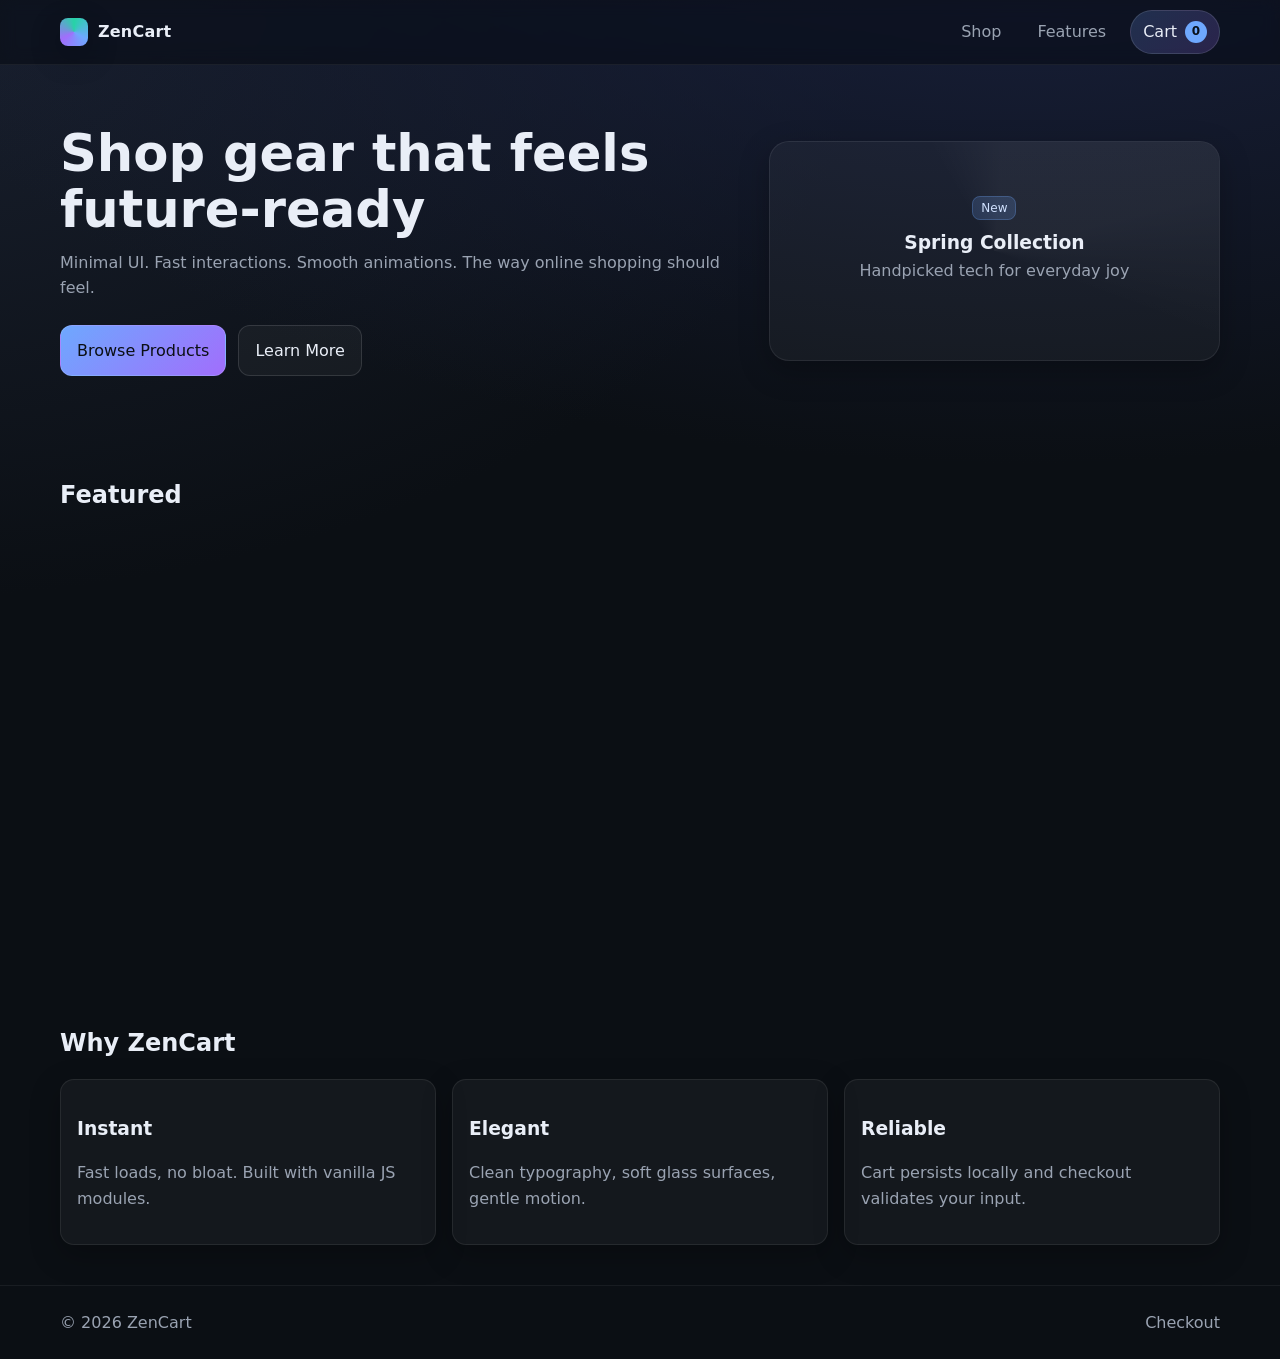
==== index.html @ 797b36bb "Initial setup" ====
<!doctype html>
<html lang="en">
<head>
  <meta charset="utf-8"/>
  <meta name="viewport" content="width=device-width, initial-scale=1"/>
  <title>ZenCart — Modern E-commerce</title>
  <meta name="description" content="ZenCart: beautifully minimal shopping experience with modern UI."/>
  <meta property="og:title" content="ZenCart"/>
  <meta property="og:description" content="Beautifully minimal shopping experience."/>
  <link rel="icon" href="data:image/svg+xml,<svg xmlns='http://www.w3.org/2000/svg' viewBox='0 0 64 64'><linearGradient id='g' x1='0' x2='1'><stop stop-color='%236ea8fe'/><stop offset='1' stop-color='%23a16efc'/></linearGradient><rect rx='12' width='64' height='64' fill='%23111829'/><path d='M12 36h22l-18 16h34v-6H32l18-16H12z' fill='url(%23g)'/></svg>">
  <link rel="stylesheet" href="assets/css/base.css"/>
</head>
<body>
  <header class="header">
    <div class="container nav">
      <a class="brand" href="index.html"><span class="logo"></span> ZenCart</a>
      <nav class="row">
        <a class="link" href="plp.html">Shop</a>
        <a class="link" href="#features">Features</a>
        <a class="cart-pill" href="cart.html">Cart <span id="cart-count" class="pill-badge">0</span></a>
      </nav>
    </div>
  </header>

  <main class="container">
    <section class="hero">
      <div class="fade-up">
        <h1>Shop gear that feels future‑ready</h1>
        <p>Minimal UI. Fast interactions. Smooth animations. The way online shopping should feel.</p>
        <div class="cta">
          <a class="btn primary" href="plp.html">Browse Products</a>
          <a class="btn ghost" href="#features">Learn More</a>
        </div>
      </div>
      <div class="glass shine fade-up center" style="min-height:220px;border-radius:20px">
        <div class="text-center">
          <span class="badge">New</span>
          <h3 class="mt-1 mb-0">Spring Collection</h3>
          <p class="muted mt-1">Handpicked tech for everyday joy</p>
        </div>
      </div>
    </section>

    <section>
      <h2 class="section-title">Featured</h2>
      <div id="featured" class="grid cols-4"></div>
    </section>

    <section id="features">
      <h2 class="section-title">Why ZenCart</h2>
      <div class="grid cols-3">
        <div class="glass fade-up" style="padding:16px">
          <h3 class="mb-0">Instant</h3>
          <p class="muted">Fast loads, no bloat. Built with vanilla JS modules.</p>
        </div>
        <div class="glass fade-up" style="padding:16px">
          <h3 class="mb-0">Elegant</h3>
          <p class="muted">Clean typography, soft glass surfaces, gentle motion.</p>
        </div>
        <div class="glass fade-up" style="padding:16px">
          <h3 class="mb-0">Reliable</h3>
          <p class="muted">Cart persists locally and checkout validates your input.</p>
        </div>
      </div>
    </section>
  </main>

  <footer class="footer">
    <div class="container row between">
      <span class="muted">© <span id="year"></span> ZenCart</span>
      <a class="link" href="checkout.html">Checkout</a>
    </div>
  </footer>

  <script type="module">
    import './assets/js/app.js';
    document.getElementById('year').textContent = new Date().getFullYear();
  </script>
</body>
</html>
---- assets/css/base.css ----
/* ZenCart Base Styles - modern, responsive, <250 lines */
:root{--bg:#0b0f14;--card:#121824;--muted:#9aa3b2;--text:#e9eef7;--brand:#6ea8fe;--brand-2:#a16efc;--accent:#26d3a6;--danger:#ff6b6b;--shadow:0 10px 30px rgba(0,0,0,.25);--radius:14px;--gap:16px;--max:1200px}
*{box-sizing:border-box}html,body{padding:0;margin:0}
body{font:16px/1.6 system-ui,-apple-system,Segoe UI,Roboto,Inter,sans-serif;color:var(--text);background:radial-gradient(1200px 600px at 80% -10%,#1a2240,transparent),radial-gradient(1000px 600px at -10% 0,#19202f,transparent),var(--bg);min-height:100svh}
img{max-width:100%;height:auto;display:block}
a{color:inherit;text-decoration:none}

/* Layout */
.container{width:100%;max-width:var(--max);padding:0 20px;margin:0 auto}
.grid{display:grid;gap:var(--gap)}
.grid.cols-2{grid-template-columns:repeat(2,minmax(0,1fr))}
.grid.cols-3{grid-template-columns:repeat(3,minmax(0,1fr))}
.grid.cols-4{grid-template-columns:repeat(4,minmax(0,1fr))}
@media (max-width:1000px){.grid.cols-4{grid-template-columns:repeat(3,1fr)}}
@media (max-width:760px){.grid.cols-3,.grid.cols-4{grid-template-columns:repeat(2,1fr)}.grid.cols-2{grid-template-columns:1fr}}

/* Header */
.header{position:sticky;top:0;z-index:50;background:rgba(9,13,19,.6);backdrop-filter:saturate(130%) blur(8px);border-bottom:1px solid rgba(255,255,255,.06)}
.nav{display:flex;align-items:center;justify-content:space-between;height:64px}
.brand{display:flex;align-items:center;gap:10px;font-weight:700;letter-spacing:.2px}
.logo{width:28px;height:28px;border-radius:8px;background:conic-gradient(from 120deg at 50% 50%,var(--brand),var(--brand-2),var(--accent),var(--brand));box-shadow:var(--shadow)}
.nav a.link{padding:8px 12px;border-radius:10px;color:var(--muted)}
.nav a.link:hover{color:var(--text);background:rgba(255,255,255,.06)}
.cart-pill{display:inline-flex;align-items:center;gap:8px;padding:8px 12px;border-radius:999px;background:linear-gradient(135deg,rgba(110,168,254,.2),rgba(161,110,252,.2));border:1px solid rgba(255,255,255,.12)}
.pill-badge{min-width:22px;height:22px;display:inline-grid;place-items:center;border-radius:11px;background:var(--brand);color:#09111b;font-size:12px;font-weight:700;padding:0 6px}

/* Hero */
.hero{display:grid;grid-template-columns:1.2fr .8fr;gap:32px;align-items:center;padding:60px 0}
.hero h1{font-size:clamp(32px,4vw,56px);line-height:1.1;margin:0 0 12px}
.hero p{color:var(--muted);margin:0 0 24px}
.cta{display:flex;gap:12px}
.btn{display:inline-flex;align-items:center;gap:10px;border:1px solid rgba(255,255,255,.12);padding:12px 16px;border-radius:12px;color:var(--text);transition:transform .15s ease,background .2s}
.btn:hover{transform:translateY(-2px)}
.btn.primary{background:linear-gradient(135deg,var(--brand),var(--brand-2));color:#0b0f14}
.btn.ghost{background:rgba(255,255,255,.04)}
.glass{background:rgba(255,255,255,.04);border:1px solid rgba(255,255,255,.08);border-radius:var(--radius);box-shadow:var(--shadow)}

/* Cards */
.card{position:relative;overflow:hidden}
.card .thumb{aspect-ratio:4/3;border-bottom:1px solid rgba(255,255,255,.06);background:linear-gradient(135deg,#1e2740,#1a2032)}
.card .content{padding:12px}
.price{font-weight:700}
.muted{color:var(--muted)}
.rating{color:#ffd166}
.chip{display:inline-block;padding:4px 8px;border:1px solid rgba(255,255,255,.1);border-radius:999px;font-size:12px;color:var(--muted)}
.row{display:flex;align-items:center;gap:12px}
.row.between{justify-content:space-between}

/* Forms */
label{display:block;margin:8px 0 6px}
input,select,textarea{width:100%;padding:12px 14px;border-radius:12px;border:1px solid rgba(255,255,255,.08);background:#0f1522;color:var(--text);outline:none}
input:focus,select:focus,textarea:focus{border-color:var(--brand)}
.helper{font-size:12px;color:var(--muted)}
.error{color:var(--danger);font-size:13px}

/* Sections */
section{padding:40px 0}
.section-title{font-size:24px;margin:0 0 16px}

/* Footer */
.footer{padding:24px 0;color:var(--muted);border-top:1px solid rgba(255,255,255,.06)}

/* Tables / Cart */
.table{width:100%;border-collapse:separate;border-spacing:0 10px}
.table th{font-weight:600;color:var(--muted);text-align:left;padding:8px 10px}
.table td{background:rgba(255,255,255,.03);border:1px solid rgba(255,255,255,.06);padding:12px 10px}
.qty{display:inline-flex;border:1px solid rgba(255,255,255,.12);border-radius:12px;overflow:hidden}
.qty button{background:transparent;color:var(--text);border:0;width:36px}
.qty input{width:48px;text-align:center;border:0;background:transparent}

/* Animations */
.fade-up{opacity:0;transform:translateY(14px);transition:opacity .5s ease,transform .5s ease}
.in-view{opacity:1;transform:none}
.shine{position:relative;overflow:hidden}
.shine::after{content:"";position:absolute;inset:-50%;background:conic-gradient(from 220deg at 50% 50%,transparent 0 30%,rgba(255,255,255,.04) 40% 60%,transparent 70% 100%);animation:spin 9s linear infinite}
@keyframes spin{to{transform:rotate(1turn)}}

/* Utilities */
.spacer{height:24px}
.hidden{display:none !important}
.center{display:grid;place-items:center}
.mb-0{margin-bottom:0}.mt-0{margin-top:0}
.mt-1{margin-top:8px}.mt-2{margin-top:16px}.mt-3{margin-top:24px}
.px-0{padding-left:0;padding-right:0}
.w-100{width:100%}
.text-right{text-align:right}
.text-center{text-align:center}

/* Search bar */
.search{display:flex;gap:10px}
.search input{flex:1}

/* Badges */
.badge{font-size:12px;padding:4px 8px;border-radius:8px;background:rgba(110,168,254,.18);border:1px solid rgba(110,168,254,.25);color:#cfe1ff}

/* Breadcrumbs */
.breadcrumb{display:flex;align-items:center;gap:8px;color:var(--muted);font-size:14px}
.breadcrumb a{color:var(--text)}
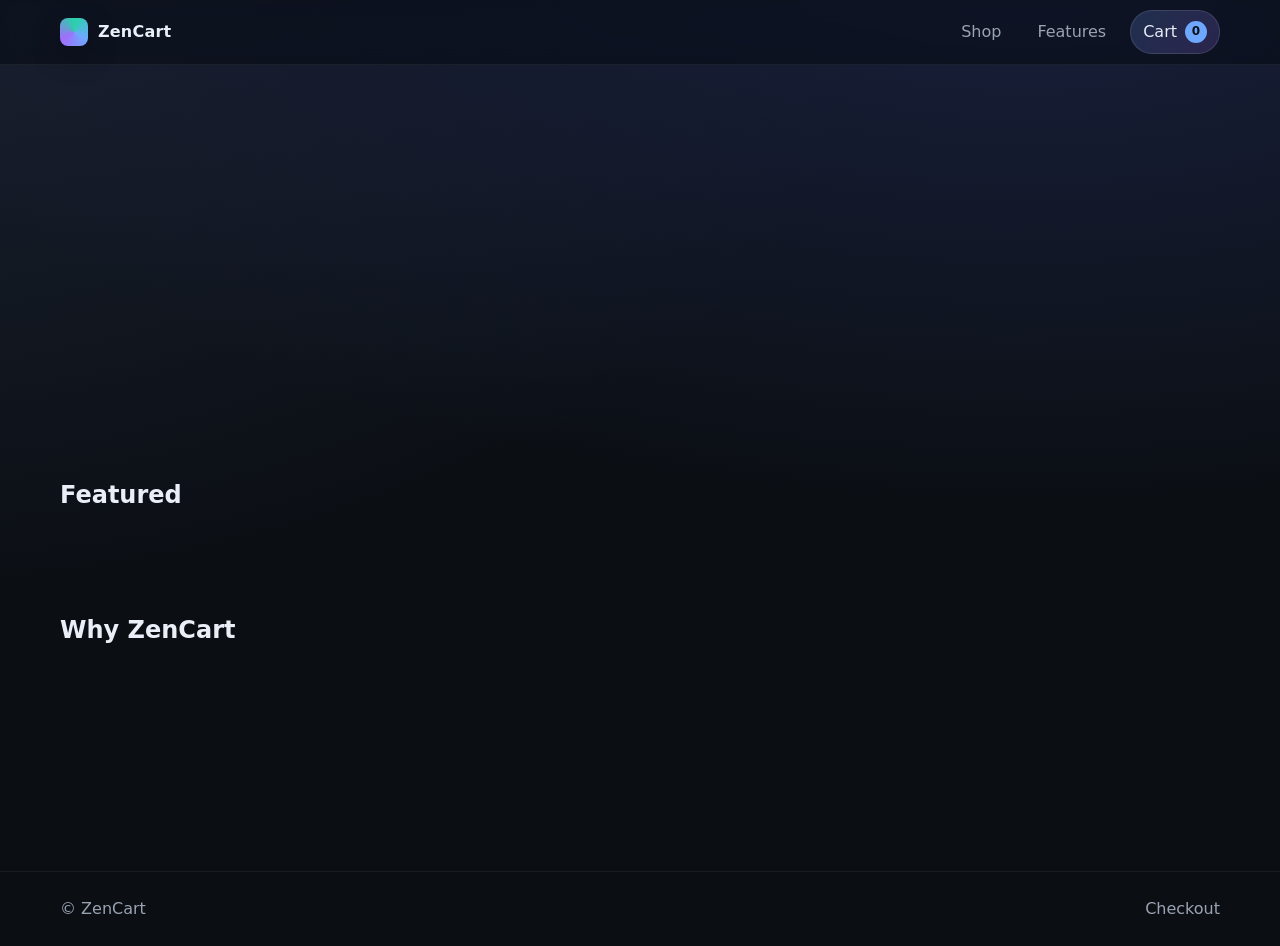
==== commit bcf4f068: "New: Product Display" ====
--- a/index.html
+++ b/index.html
@@ -72,9 +72,11 @@
     </div>
   </footer>
 
-  <script type="module">
-    import './assets/js/app.js';
-    document.getElementById('year').textContent = new Date().getFullYear();
+  <script>
+    (async () => {
+      try { await import('./assets/js/app.js'); }
+      catch (e) { var s=document.createElement('script'); s.src='assets/js/bundle.js'; document.head.appendChild(s); }
+    })();
   </script>
 </body>
 </html>
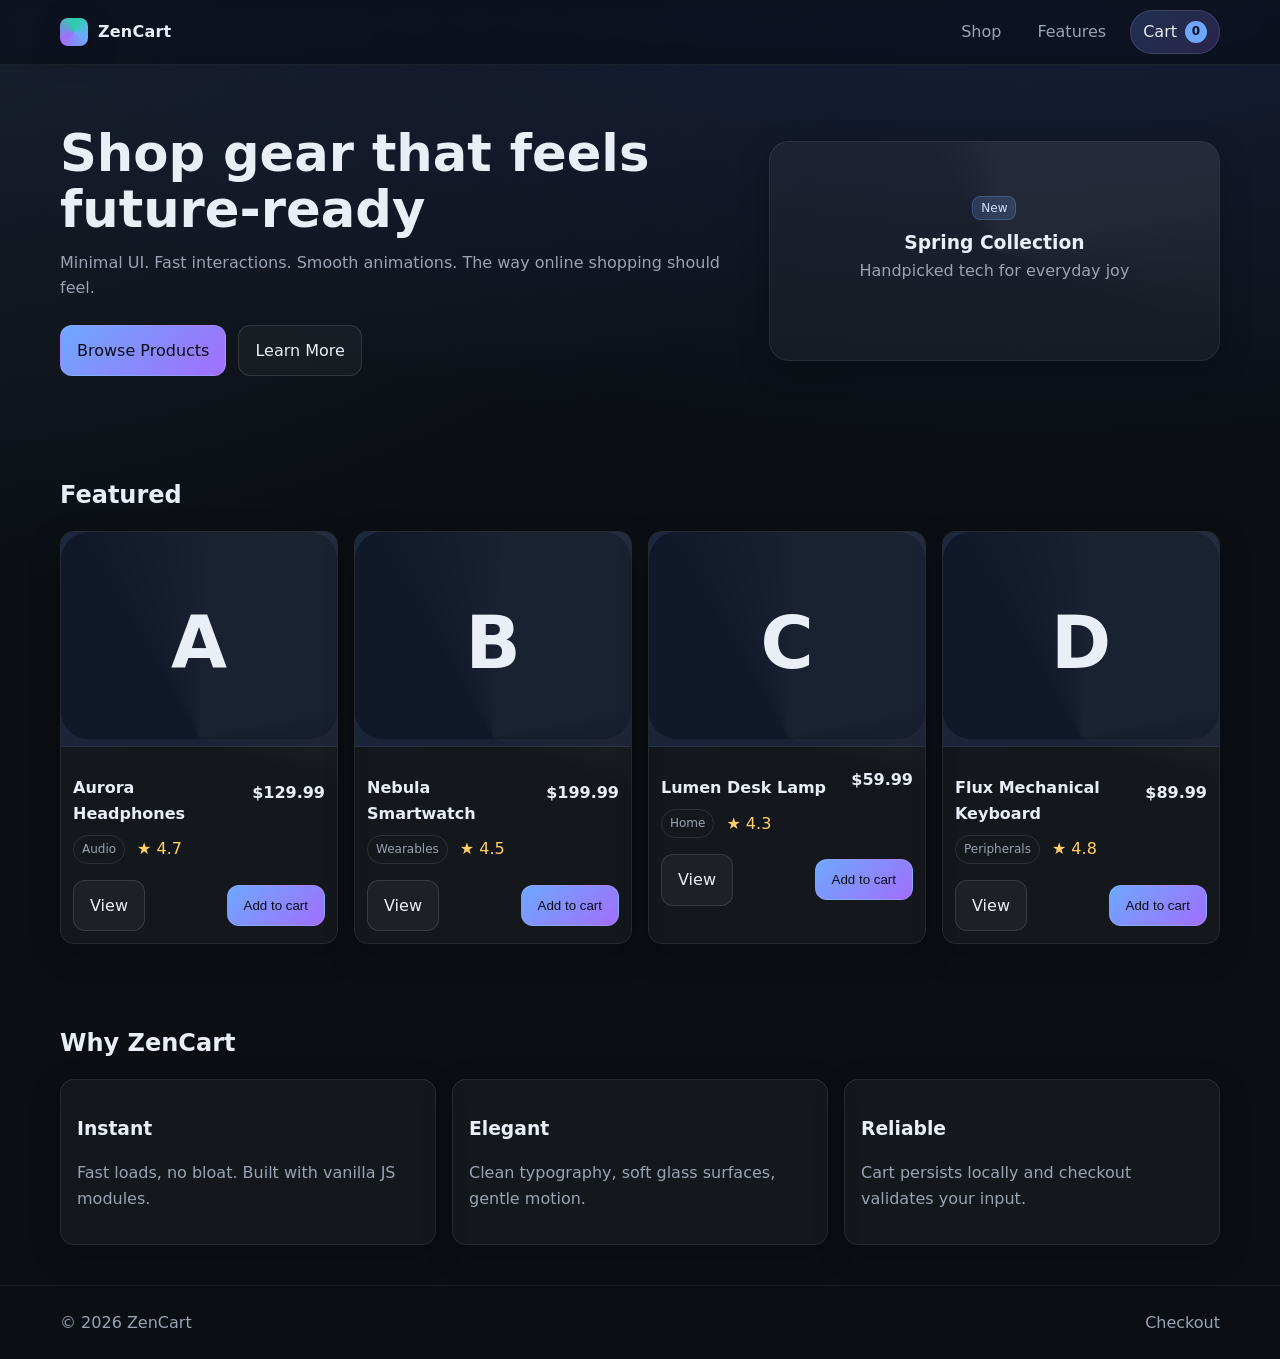
==== commit f3d3d498: "Fix: Products Cards display" ====
--- a/index.html
+++ b/index.html
@@ -72,11 +72,6 @@
     </div>
   </footer>
 
-  <script>
-    (async () => {
-      try { await import('./assets/js/app.js'); }
-      catch (e) { var s=document.createElement('script'); s.src='assets/js/bundle.js'; document.head.appendChild(s); }
-    })();
-  </script>
+  <script src="assets/js/bundle.js" defer></script>
 </body>
 </html>
--- a/assets/css/base.css
+++ b/assets/css/base.css
@@ -72,7 +72,11 @@
 .fade-up{opacity:0;transform:translateY(14px);transition:opacity .5s ease,transform .5s ease}
 .in-view{opacity:1;transform:none}
 .shine{position:relative;overflow:hidden}
-.shine::after{content:"";position:absolute;inset:-50%;background:conic-gradient(from 220deg at 50% 50%,transparent 0 30%,rgba(255,255,255,.04) 40% 60%,transparent 70% 100%);animation:spin 9s linear infinite}
+.shine{position:relative}
+.shine::after{content:"";position:absolute;inset:-50%;background:conic-gradient(from 220deg at 50% 50%,transparent 0 30%,rgba(255,255,255,.04) 40% 60%,transparent 70% 100%);animation:spin 9s linear infinite;pointer-events:none;z-index:0}
+.card .content{position:relative;z-index:1}
+.card a,.card button{position:relative;z-index:2}
+.btn{cursor:pointer}
 @keyframes spin{to{transform:rotate(1turn)}}
 
 /* Utilities */
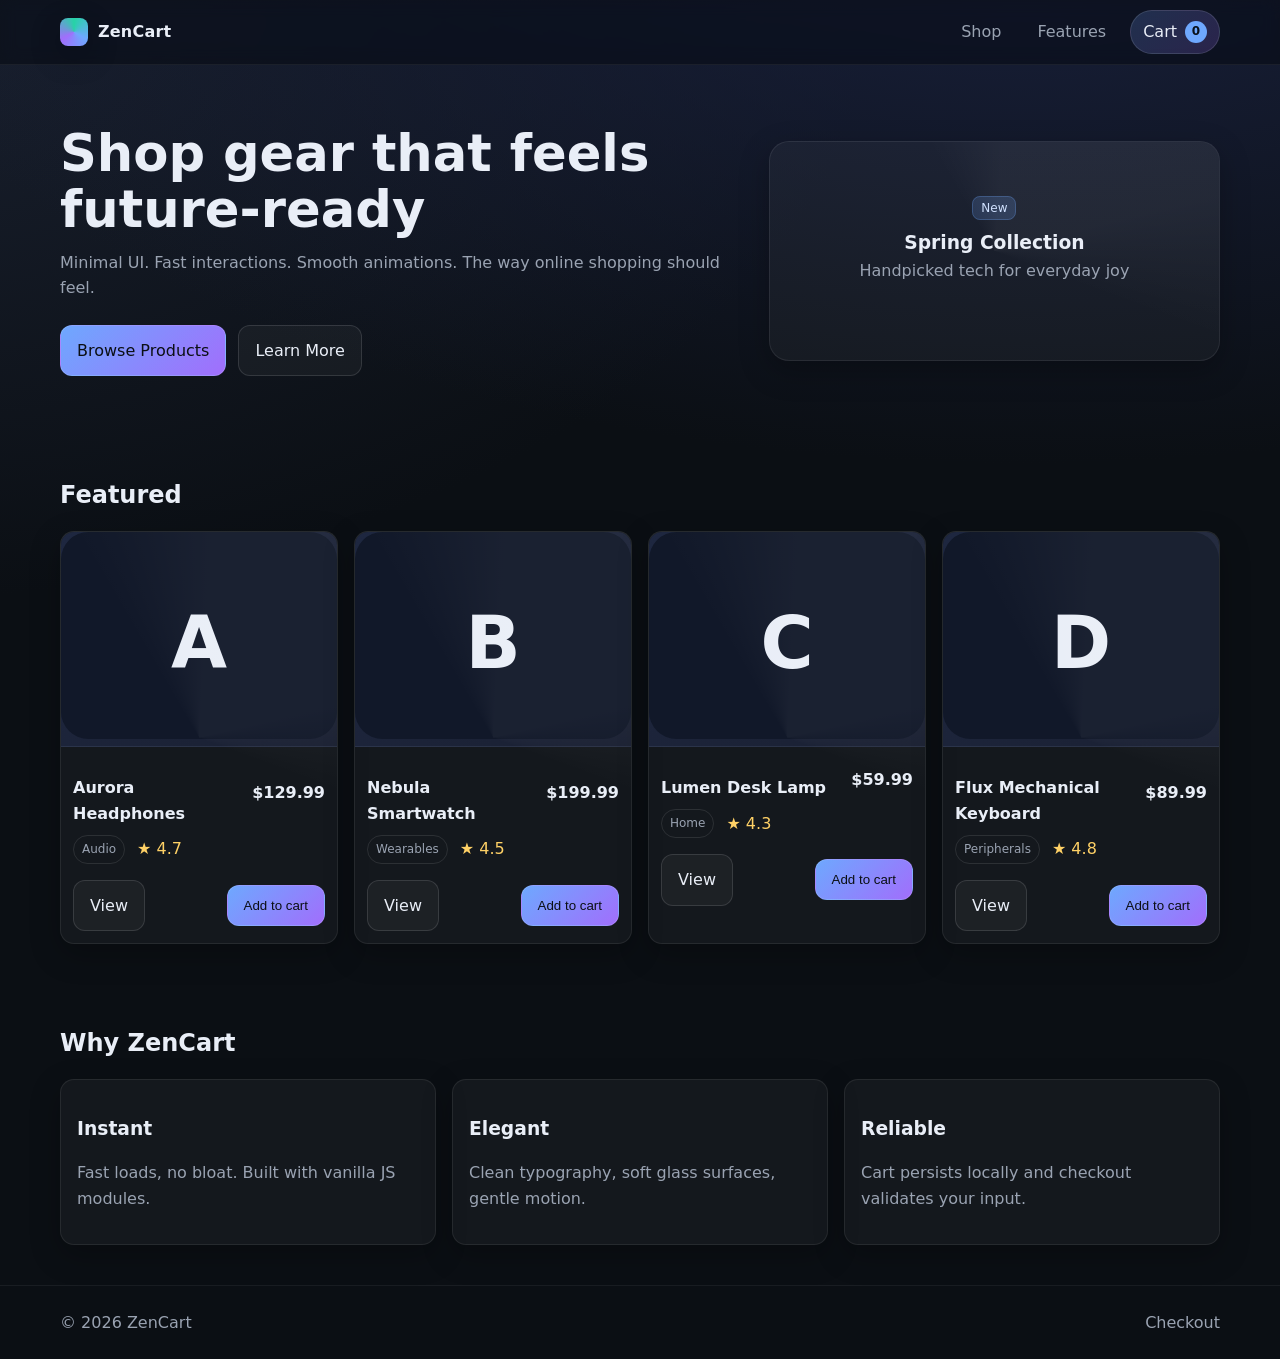
==== commit 0654804a: "New: Added ADA compliance" ====
--- a/index.html
+++ b/index.html
@@ -11,6 +11,7 @@
   <link rel="stylesheet" href="assets/css/base.css"/>
 </head>
 <body>
+  <a href="#main" class="skip-link">Skip to content</a>
   <header class="header">
     <div class="container nav">
       <a class="brand" href="index.html"><span class="logo"></span> ZenCart</a>
@@ -22,7 +23,7 @@
     </div>
   </header>
 
-  <main class="container">
+  <main id="main" class="container" tabindex="-1">
     <section class="hero">
       <div class="fade-up">
         <h1>Shop gear that feels future‑ready</h1>
--- a/assets/css/base.css
+++ b/assets/css/base.css
@@ -4,6 +4,8 @@
 body{font:16px/1.6 system-ui,-apple-system,Segoe UI,Roboto,Inter,sans-serif;color:var(--text);background:radial-gradient(1200px 600px at 80% -10%,#1a2240,transparent),radial-gradient(1000px 600px at -10% 0,#19202f,transparent),var(--bg);min-height:100svh}
 img{max-width:100%;height:auto;display:block}
 a{color:inherit;text-decoration:none}
+/* Focus ring (keyboard) */
+:focus-visible{outline:3px solid var(--brand); outline-offset:3px; border-radius:12px}
 
 /* Layout */
 .container{width:100%;max-width:var(--max);padding:0 20px;margin:0 auto}
@@ -33,11 +35,14 @@
 .btn:hover{transform:translateY(-2px)}
 .btn.primary{background:linear-gradient(135deg,var(--brand),var(--brand-2));color:#0b0f14}
 .btn.ghost{background:rgba(255,255,255,.04)}
-.glass{background:rgba(255,255,255,.04);border:1px solid rgba(255,255,255,.08);border-radius:var(--radius);box-shadow:var(--shadow)}
+.glass{background:rgba(255,255,255,.04);border:1px solid rgba(255,255,255,.08);border-radius:var(--radius);box-shadow:var(--shadow);overflow:hidden}
 
 /* Cards */
-.card{position:relative;overflow:hidden}
+.card{position:relative;overflow:hidden;z-index:1;transition:transform .2s ease,box-shadow .2s ease}
+.card:hover{transform:translateY(-4px);box-shadow:0 14px 38px rgba(0,0,0,.35)}
+.card:hover{transform:translateY(-4px);box-shadow:0 14px 38px rgba(0,0,0,.35)}
 .card .thumb{aspect-ratio:4/3;border-bottom:1px solid rgba(255,255,255,.06);background:linear-gradient(135deg,#1e2740,#1a2032)}
+.card .thumb{pointer-events:none}
 .card .content{padding:12px}
 .price{font-weight:700}
 .muted{color:var(--muted)}
@@ -76,7 +81,9 @@
 .shine::after{content:"";position:absolute;inset:-50%;background:conic-gradient(from 220deg at 50% 50%,transparent 0 30%,rgba(255,255,255,.04) 40% 60%,transparent 70% 100%);animation:spin 9s linear infinite;pointer-events:none;z-index:0}
 .card .content{position:relative;z-index:1}
 .card a,.card button{position:relative;z-index:2}
-.btn{cursor:pointer}
+.btn{cursor:pointer;position:relative}
+.btn::after{content:"";position:absolute;inset:0;border-radius:inherit;background:rgba(255,255,255,.06);opacity:0;transition:opacity .2s}
+.btn:active::after{opacity:1}
 @keyframes spin{to{transform:rotate(1turn)}}
 
 /* Utilities */
@@ -100,3 +107,12 @@
 /* Breadcrumbs */
 .breadcrumb{display:flex;align-items:center;gap:8px;color:var(--muted);font-size:14px}
 .breadcrumb a{color:var(--text)}
+
+/* Toast */
+.toast{position:fixed;left:50%;bottom:24px;transform:translateX(-50%) translateY(10px);background:linear-gradient(135deg,rgba(110,168,254,.2),rgba(161,110,252,.2));border:1px solid rgba(255,255,255,.15);padding:10px 14px;border-radius:12px;color:var(--text);opacity:0;transition:opacity .2s ease,transform .2s ease;backdrop-filter:blur(6px);z-index:9999}
+.toast.show{opacity:1;transform:translateX(-50%) translateY(0)}
+/* Screen reader only */
+.sr-only{position:absolute;width:1px;height:1px;padding:0;margin:-1px;overflow:hidden;clip:rect(0,0,0,0);white-space:nowrap;border:0}
+/* Skip link */
+.skip-link{position:absolute;left:-9999px;top:auto;width:1px;height:1px;overflow:hidden}
+.skip-link:focus{left:16px;top:16px;width:auto;height:auto;z-index:10000;background:#0f1522;color:var(--text);padding:8px 12px;border-radius:10px;border:1px solid rgba(255,255,255,.15)}
